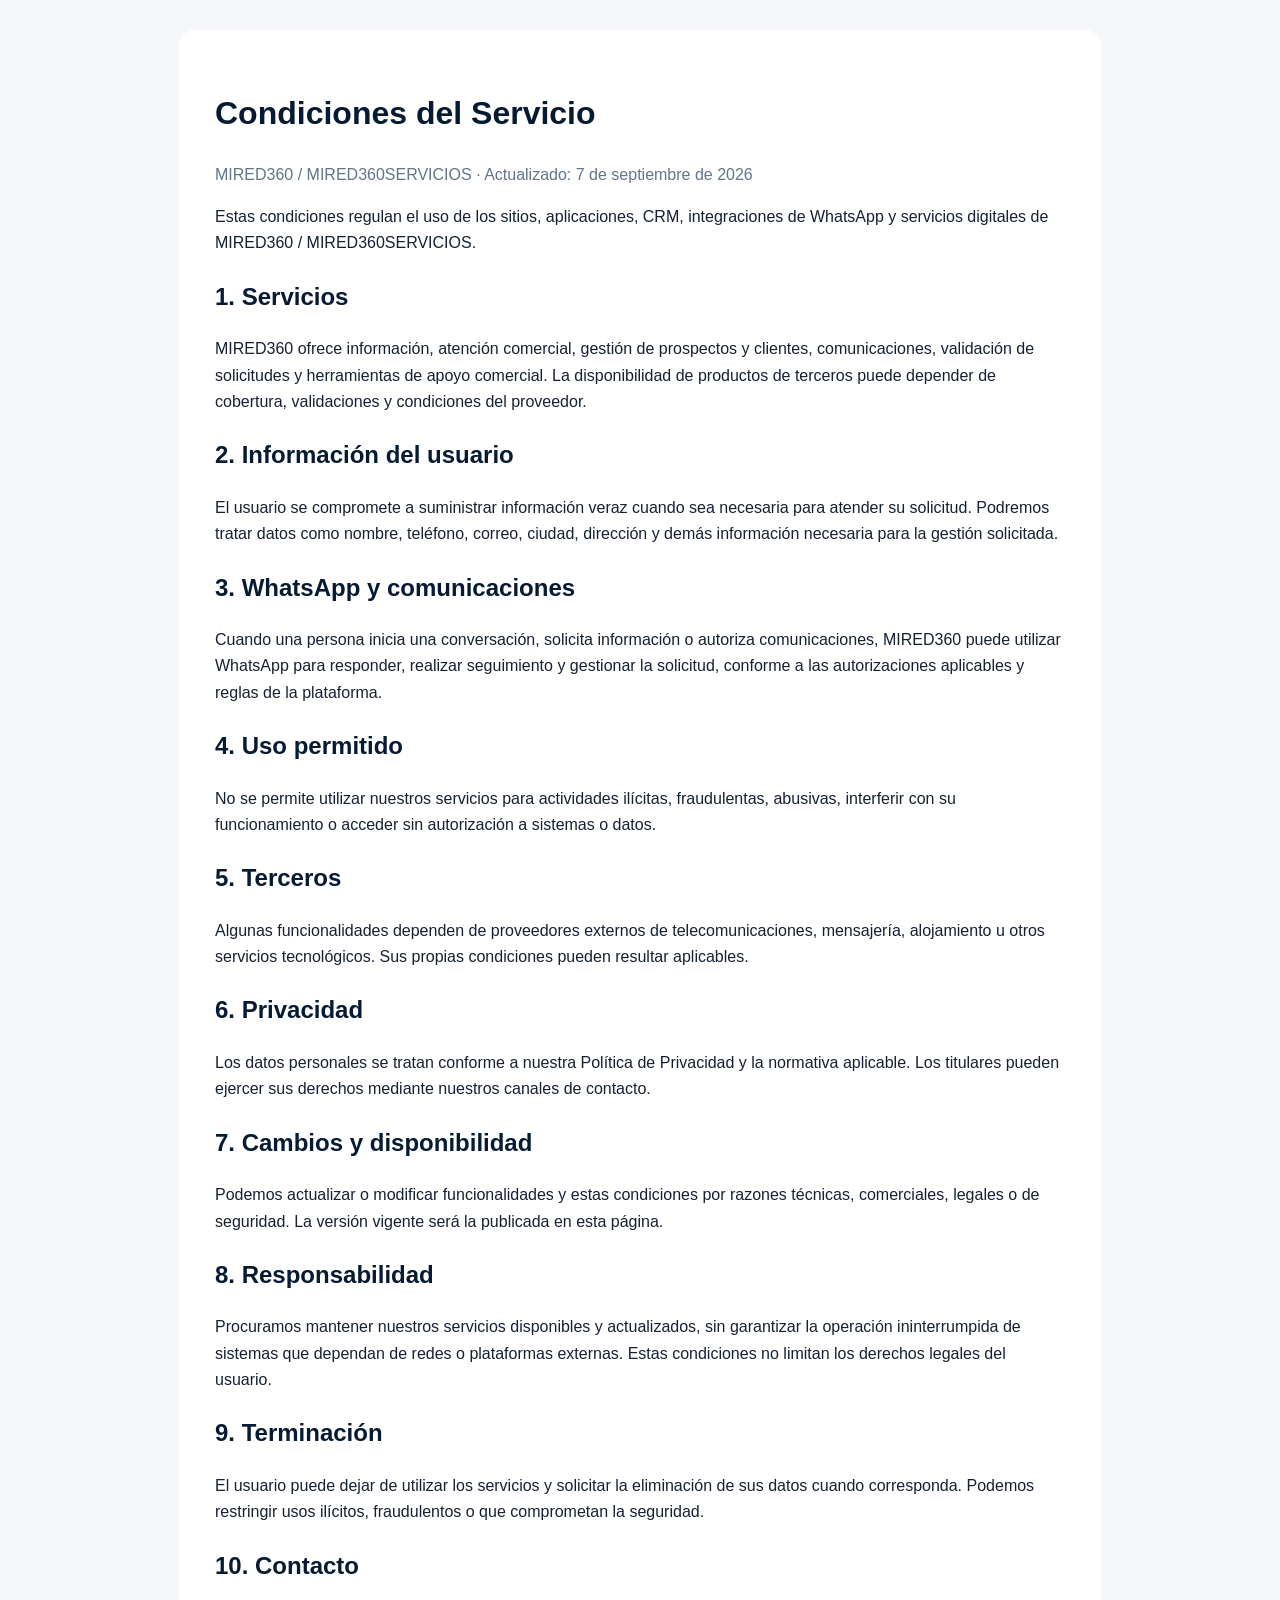
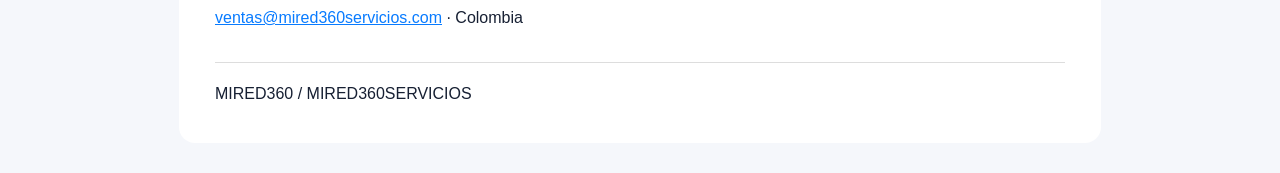
==== terminos.html @ 606b7254 "Add files via upload" ====
<!doctype html><html lang="es"><head><title>Condiciones del Servicio | MIRED360</title><meta charset="utf-8"><meta name="viewport" content="width=device-width,initial-scale=1"><style>body{font-family:Arial,sans-serif;line-height:1.65;margin:0;background:#f5f7fb;color:#172033}main{max-width:850px;margin:30px auto;background:#fff;padding:36px;border-radius:16px}h1,h2{color:#071A33}a{color:#087BFF}.muted{color:#64748b}.box{background:#eef6ff;padding:18px;border-radius:12px}footer{margin-top:30px;border-top:1px solid #ddd;padding-top:18px}</style></head><body><main>
<h1>Condiciones del Servicio</h1><p class="muted">MIRED360 / MIRED360SERVICIOS · Actualizado: 7 de septiembre de 2026</p>
<p>Estas condiciones regulan el uso de los sitios, aplicaciones, CRM, integraciones de WhatsApp y servicios digitales de MIRED360 / MIRED360SERVICIOS.</p>
<h2>1. Servicios</h2><p>MIRED360 ofrece información, atención comercial, gestión de prospectos y clientes, comunicaciones, validación de solicitudes y herramientas de apoyo comercial. La disponibilidad de productos de terceros puede depender de cobertura, validaciones y condiciones del proveedor.</p>
<h2>2. Información del usuario</h2><p>El usuario se compromete a suministrar información veraz cuando sea necesaria para atender su solicitud. Podremos tratar datos como nombre, teléfono, correo, ciudad, dirección y demás información necesaria para la gestión solicitada.</p>
<h2>3. WhatsApp y comunicaciones</h2><p>Cuando una persona inicia una conversación, solicita información o autoriza comunicaciones, MIRED360 puede utilizar WhatsApp para responder, realizar seguimiento y gestionar la solicitud, conforme a las autorizaciones aplicables y reglas de la plataforma.</p>
<h2>4. Uso permitido</h2><p>No se permite utilizar nuestros servicios para actividades ilícitas, fraudulentas, abusivas, interferir con su funcionamiento o acceder sin autorización a sistemas o datos.</p>
<h2>5. Terceros</h2><p>Algunas funcionalidades dependen de proveedores externos de telecomunicaciones, mensajería, alojamiento u otros servicios tecnológicos. Sus propias condiciones pueden resultar aplicables.</p>
<h2>6. Privacidad</h2><p>Los datos personales se tratan conforme a nuestra Política de Privacidad y la normativa aplicable. Los titulares pueden ejercer sus derechos mediante nuestros canales de contacto.</p>
<h2>7. Cambios y disponibilidad</h2><p>Podemos actualizar o modificar funcionalidades y estas condiciones por razones técnicas, comerciales, legales o de seguridad. La versión vigente será la publicada en esta página.</p>
<h2>8. Responsabilidad</h2><p>Procuramos mantener nuestros servicios disponibles y actualizados, sin garantizar la operación ininterrumpida de sistemas que dependan de redes o plataformas externas. Estas condiciones no limitan los derechos legales del usuario.</p>
<h2>9. Terminación</h2><p>El usuario puede dejar de utilizar los servicios y solicitar la eliminación de sus datos cuando corresponda. Podemos restringir usos ilícitos, fraudulentos o que comprometan la seguridad.</p>
<h2>10. Contacto</h2><p><a href="mailto:ventas@mired360servicios.com">ventas@mired360servicios.com</a> · Colombia</p>
<footer>MIRED360 / MIRED360SERVICIOS</footer></main></body></html>
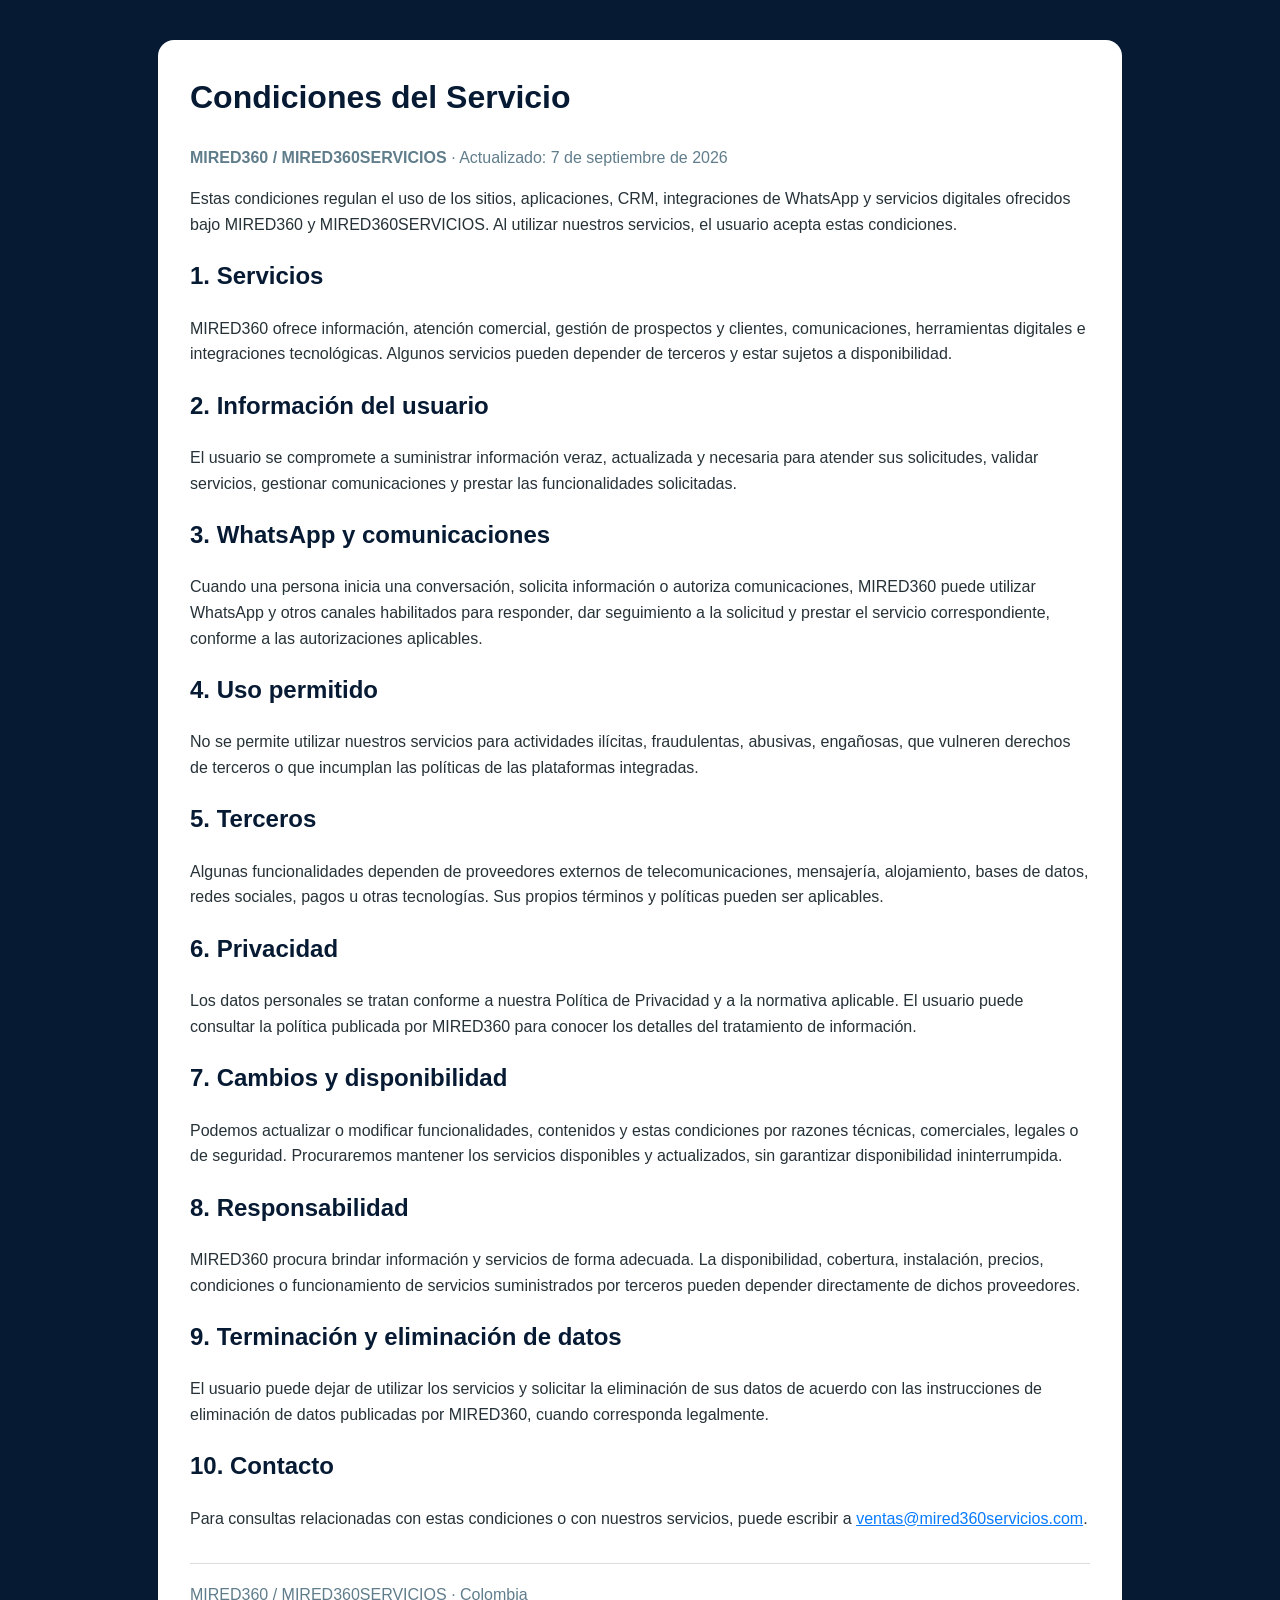
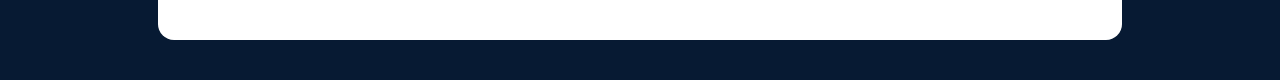
==== commit 59f653b4: "Add files via upload" ====
--- a/terminos.html
+++ b/terminos.html
@@ -1,14 +1,55 @@
-<!doctype html><html lang="es"><head><title>Condiciones del Servicio | MIRED360</title><meta charset="utf-8"><meta name="viewport" content="width=device-width,initial-scale=1"><style>body{font-family:Arial,sans-serif;line-height:1.65;margin:0;background:#f5f7fb;color:#172033}main{max-width:850px;margin:30px auto;background:#fff;padding:36px;border-radius:16px}h1,h2{color:#071A33}a{color:#087BFF}.muted{color:#64748b}.box{background:#eef6ff;padding:18px;border-radius:12px}footer{margin-top:30px;border-top:1px solid #ddd;padding-top:18px}</style></head><body><main>
-<h1>Condiciones del Servicio</h1><p class="muted">MIRED360 / MIRED360SERVICIOS · Actualizado: 7 de septiembre de 2026</p>
-<p>Estas condiciones regulan el uso de los sitios, aplicaciones, CRM, integraciones de WhatsApp y servicios digitales de MIRED360 / MIRED360SERVICIOS.</p>
-<h2>1. Servicios</h2><p>MIRED360 ofrece información, atención comercial, gestión de prospectos y clientes, comunicaciones, validación de solicitudes y herramientas de apoyo comercial. La disponibilidad de productos de terceros puede depender de cobertura, validaciones y condiciones del proveedor.</p>
-<h2>2. Información del usuario</h2><p>El usuario se compromete a suministrar información veraz cuando sea necesaria para atender su solicitud. Podremos tratar datos como nombre, teléfono, correo, ciudad, dirección y demás información necesaria para la gestión solicitada.</p>
-<h2>3. WhatsApp y comunicaciones</h2><p>Cuando una persona inicia una conversación, solicita información o autoriza comunicaciones, MIRED360 puede utilizar WhatsApp para responder, realizar seguimiento y gestionar la solicitud, conforme a las autorizaciones aplicables y reglas de la plataforma.</p>
-<h2>4. Uso permitido</h2><p>No se permite utilizar nuestros servicios para actividades ilícitas, fraudulentas, abusivas, interferir con su funcionamiento o acceder sin autorización a sistemas o datos.</p>
-<h2>5. Terceros</h2><p>Algunas funcionalidades dependen de proveedores externos de telecomunicaciones, mensajería, alojamiento u otros servicios tecnológicos. Sus propias condiciones pueden resultar aplicables.</p>
-<h2>6. Privacidad</h2><p>Los datos personales se tratan conforme a nuestra Política de Privacidad y la normativa aplicable. Los titulares pueden ejercer sus derechos mediante nuestros canales de contacto.</p>
-<h2>7. Cambios y disponibilidad</h2><p>Podemos actualizar o modificar funcionalidades y estas condiciones por razones técnicas, comerciales, legales o de seguridad. La versión vigente será la publicada en esta página.</p>
-<h2>8. Responsabilidad</h2><p>Procuramos mantener nuestros servicios disponibles y actualizados, sin garantizar la operación ininterrumpida de sistemas que dependan de redes o plataformas externas. Estas condiciones no limitan los derechos legales del usuario.</p>
-<h2>9. Terminación</h2><p>El usuario puede dejar de utilizar los servicios y solicitar la eliminación de sus datos cuando corresponda. Podemos restringir usos ilícitos, fraudulentos o que comprometan la seguridad.</p>
-<h2>10. Contacto</h2><p><a href="mailto:ventas@mired360servicios.com">ventas@mired360servicios.com</a> · Colombia</p>
-<footer>MIRED360 / MIRED360SERVICIOS</footer></main></body></html>+<!doctype html>
+<html lang="es">
+<head>
+  <meta charset="utf-8">
+  <meta name="viewport" content="width=device-width, initial-scale=1">
+  <title>Condiciones del Servicio | MIRED360</title>
+  <style>
+    body{font-family:Arial,sans-serif;margin:0;background:#071a33;color:#263238;line-height:1.6}
+    main{max-width:900px;margin:40px auto;background:#fff;padding:32px;border-radius:16px}
+    h1,h2{color:#071a33} h1{margin-top:0}
+    .muted{color:#607d8b} a{color:#087bff}
+    footer{margin-top:32px;padding-top:18px;border-top:1px solid #ddd;color:#607d8b}
+  </style>
+</head>
+<body>
+<main>
+<h1>Condiciones del Servicio</h1>
+<p class="muted"><strong>MIRED360 / MIRED360SERVICIOS</strong> · Actualizado: 7 de septiembre de 2026</p>
+
+<p>Estas condiciones regulan el uso de los sitios, aplicaciones, CRM, integraciones de WhatsApp y servicios digitales ofrecidos bajo MIRED360 y MIRED360SERVICIOS. Al utilizar nuestros servicios, el usuario acepta estas condiciones.</p>
+
+<h2>1. Servicios</h2>
+<p>MIRED360 ofrece información, atención comercial, gestión de prospectos y clientes, comunicaciones, herramientas digitales e integraciones tecnológicas. Algunos servicios pueden depender de terceros y estar sujetos a disponibilidad.</p>
+
+<h2>2. Información del usuario</h2>
+<p>El usuario se compromete a suministrar información veraz, actualizada y necesaria para atender sus solicitudes, validar servicios, gestionar comunicaciones y prestar las funcionalidades solicitadas.</p>
+
+<h2>3. WhatsApp y comunicaciones</h2>
+<p>Cuando una persona inicia una conversación, solicita información o autoriza comunicaciones, MIRED360 puede utilizar WhatsApp y otros canales habilitados para responder, dar seguimiento a la solicitud y prestar el servicio correspondiente, conforme a las autorizaciones aplicables.</p>
+
+<h2>4. Uso permitido</h2>
+<p>No se permite utilizar nuestros servicios para actividades ilícitas, fraudulentas, abusivas, engañosas, que vulneren derechos de terceros o que incumplan las políticas de las plataformas integradas.</p>
+
+<h2>5. Terceros</h2>
+<p>Algunas funcionalidades dependen de proveedores externos de telecomunicaciones, mensajería, alojamiento, bases de datos, redes sociales, pagos u otras tecnologías. Sus propios términos y políticas pueden ser aplicables.</p>
+
+<h2>6. Privacidad</h2>
+<p>Los datos personales se tratan conforme a nuestra Política de Privacidad y a la normativa aplicable. El usuario puede consultar la política publicada por MIRED360 para conocer los detalles del tratamiento de información.</p>
+
+<h2>7. Cambios y disponibilidad</h2>
+<p>Podemos actualizar o modificar funcionalidades, contenidos y estas condiciones por razones técnicas, comerciales, legales o de seguridad. Procuraremos mantener los servicios disponibles y actualizados, sin garantizar disponibilidad ininterrumpida.</p>
+
+<h2>8. Responsabilidad</h2>
+<p>MIRED360 procura brindar información y servicios de forma adecuada. La disponibilidad, cobertura, instalación, precios, condiciones o funcionamiento de servicios suministrados por terceros pueden depender directamente de dichos proveedores.</p>
+
+<h2>9. Terminación y eliminación de datos</h2>
+<p>El usuario puede dejar de utilizar los servicios y solicitar la eliminación de sus datos de acuerdo con las instrucciones de eliminación de datos publicadas por MIRED360, cuando corresponda legalmente.</p>
+
+<h2>10. Contacto</h2>
+<p>Para consultas relacionadas con estas condiciones o con nuestros servicios, puede escribir a <a href="mailto:ventas@mired360servicios.com">ventas@mired360servicios.com</a>.</p>
+
+<footer>MIRED360 / MIRED360SERVICIOS · Colombia</footer>
+</main>
+</body>
+</html>
